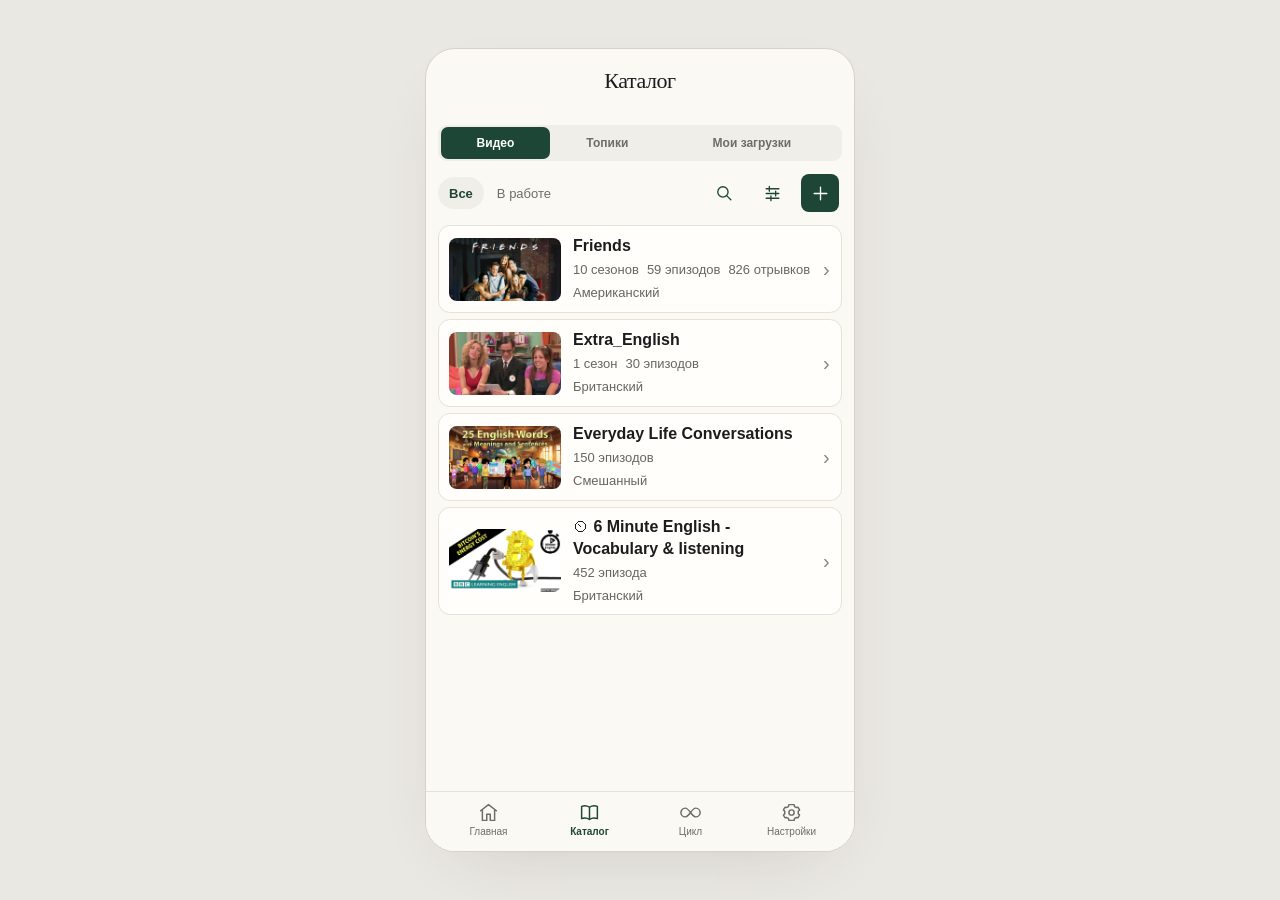
==== catalog.html @ cc238909 "Publish Word Recall interactive prototype" ====
<!doctype html>
<html lang="ru">
<head>
<script src="app-data-mode.js?v=20261008-clean-ui"></script>
<script src="test-fixture.js?v=20261007-cleanup"></script>
<script src="app-preferences.js?v=20261008-clean-ui"></script>
<script src="app-navigation.js?v=20261008-navigation"></script>
  <meta charset="utf-8">
  <meta name="viewport" content="width=device-width,initial-scale=1">
  <meta name="theme-color" content="#fbf9f4">
  <title>Word Recall · Каталог</title>
  <link rel="stylesheet" href="styles.css?v=20261008-mobile-night">
  <link rel="stylesheet" href="app-shell.css?v=20261007-compact">
  <link rel="stylesheet" href="screen-header.css">
  <link rel="stylesheet" href="catalog.css?v=20261007-compact">
  <link rel="stylesheet" href="catalog-filter.css">
  <link rel="stylesheet" href="player.css?v=20261008-topics">
  <link rel="stylesheet" href="catalog-topics.css?v=20261009-save-error">
  <script src="app-catalog-data.js?v=20261007-cleanup" defer></script>
  <script src="screen-header.js?v=20261007-cleanup" defer></script>
  <script src="catalog-filter.js?v=20261007-cleanup" defer></script>
  <script src="topic-layout-data.js?v=20261007-cleanup" defer></script>
  <script src="topic-catalog-data.js?v=20261009-authored-versions" defer></script>
  <script src="topic-demo-data.js?v=20261008-three-modes" defer></script>
  <script src="topic-words.js?v=20261008-three-modes" defer></script>
  <script src="catalog-topics.js?v=20261009-version-visibility" defer></script>
  <script src="catalog-work.js?v=20261008-navigation" defer></script>
  <script src="playback-data.js?v=20261007-cleanup" defer></script>
  <script src="playback-settings.js?v=20261008-clean-ui" defer></script>
  <script src="player.js?v=20261008-paragraph-numbers" defer></script>
  <script src="catalog.js?v=20261008-navigation" defer></script>
  <script src="app-nav.js?v=20261007-cleanup" defer></script>
<link rel="stylesheet" href="app-spacing.css">
<link rel="stylesheet" href="app-preferences.css?v=20261008-clean-ui">
<link rel="stylesheet" href="app-guidance.css?v=20261008-clean-ui">
<script src="app-guidance.js?v=20261008-clean-ui" defer></script>
</head>
<body data-nav="catalog" class="catalog-page">
  <div class="workspace">
    <main class="phone" aria-label="Каталог Word Recall">
      <div class="app-screen" id="catalog-screen"></div>
    </main>
  </div>
</body>
</html>
---- styles.css ----
:root{color-scheme:light;--paper:#fbf9f4;--ink:#1c1c1e;--muted:#6e6d68;--green:#1e4636;--line:#e5e2da;--soft:#f0eee9;--accent:#bc7953;font-family:-apple-system,BlinkMacSystemFont,"Segoe UI",sans-serif;color:var(--ink);background:#eae8e3;font-synthesis:none}*{box-sizing:border-box}body{margin:0}button,input{font:inherit}button{cursor:pointer;color:inherit}button:disabled{cursor:not-allowed;opacity:.45}button:focus-visible,input:focus-visible,summary:focus-visible,a:focus-visible,.word-row:focus-visible{outline:2px solid #8e6b40;outline-offset:4px}button{border:0;background:none}button,input{-webkit-tap-highlight-color:transparent}button{touch-action:manipulation}button svg{width:18px;height:18px;fill:none;stroke:currentColor;stroke-width:1.6;stroke-linecap:round}input[type=number]{appearance:textfield;-moz-appearance:textfield}input::-webkit-outer-spin-button,input::-webkit-inner-spin-button{-webkit-appearance:none;margin:0}[hidden]{display:none!important}.workspace{max-width:1070px;margin:auto;display:grid;grid-template-columns:1fr 430px;gap:105px;align-items:start;padding:48px 35px}.notes{padding-top:24px}.project-name{display:flex;align-items:center;gap:12px;font-size:12px;letter-spacing:.2em;font-weight:650;color:var(--green);text-decoration:none}.project-name span{border:1px solid #c9c5bc;font-size:10px;padding:4px 6px;border-radius:4px;letter-spacing:0}.edition{font-size:9px;letter-spacing:.15em;color:var(--muted);margin-top:66px}.notes h1{font-family:Georgia,"Times New Roman",serif;font-size:54px;line-height:1.07;font-weight:400;letter-spacing:-2px;margin:20px 0}.intro{font-size:15px;line-height:1.7;max-width:305px;color:#6e6d68}.reference{border-top:1px solid #d6d2c9;margin-top:43px;padding-top:26px;max-width:315px}.tiny-label{font-size:10px;letter-spacing:.14em;color:var(--muted);font-weight:600}.reference h2{font-size:16px;font-weight:600;margin:9px 0 15px}.reference p,.demo-panel p{font-size:12px;color:#6e6d68;line-height:1.7}.prototype-note{max-width:315px;font-size:11px;line-height:1.65;color:#7e7b74;margin-top:25px}.demo-panel{max-width:315px;border-top:1px solid #d6d2c9;border-bottom:1px solid #d6d2c9;margin-top:28px;padding:14px 0}.demo-panel summary{font-size:12px;cursor:pointer;list-style:none;display:flex;justify-content:space-between}.demo-panel summary::-webkit-details-marker{display:none}.demo-panel[open] summary span{transform:rotate(45deg)}.demo-buttons{display:grid;gap:5px}.demo-buttons button{border:1px solid #d6d2c9;border-radius:7px;font-size:11px;padding:10px;text-align:left;background:#f5f3ee}.demo-buttons button:hover{background:#e4e2dd}.phone{position:relative;display:flex;flex-direction:column;background:var(--paper);height:852px;max-height:calc(100dvh - 96px);min-height:650px;border:1px solid #d6d2c9;border-radius:30px;box-shadow:0 24px 70px -35px #35332e33;overflow:hidden}.app-header{padding:26px 26px 19px}.brand{display:flex;align-items:center;gap:8px;font-size:14px;font-weight:650;letter-spacing:-.5px}.brand-icon{font:italic 24px Georgia,serif;color:var(--green)}.brand-icon span{color:var(--accent)}.chapter{display:block;font-size:9px;letter-spacing:.18em;color:var(--muted);margin-top:26px}.app-header h2{font:400 39px/1.1 Georgia,"Times New Roman",serif;letter-spacing:-1.4px;margin:8px 0 10px}.app-header p{font-size:12px;color:var(--muted);margin:0;line-height:1.5}.add-panel{margin:0 18px;background:#f0eee9;border:1px solid #e5e2da;border-radius:16px;padding:16px}.add-heading{display:flex;align-items:center;justify-content:space-between;gap:8px;margin-bottom:14px}.add-heading h3{font-size:13px;font-weight:650;margin:0}.settings-link{font-size:11px;display:flex;align-items:center;gap:5px;color:var(--green);min-height:28px;padding:0}.settings-link:hover{text-decoration:underline}.add-controls{display:flex;gap:10px}.quantity{display:flex;height:48px;align-items:center;border:1px solid #d6d2c9;border-radius:10px;min-width:133px;background:var(--paper)}.quantity button{width:38px;height:46px;font-size:21px;color:#6e6d68}.quantity input{width:51px;min-width:0;padding:0;border:0;background:none;text-align:center;color:var(--ink);font-size:20px;font-weight:500}.primary{min-height:48px;display:flex;align-items:center;justify-content:center;gap:8px;background:var(--green);border:1px solid var(--green);border-radius:10px;color:#ffffff;font-size:13px;font-weight:550;transition:background .15s}.primary:hover{background:#153327}.primary:active{transform:translateY(1px)}.add-button{flex:1;padding:0 13px;white-space:nowrap}.add-button>span:last-child{margin-left:auto;font-size:19px;font-weight:400}.notice{margin-top:12px;padding-top:12px;border-top:1px solid #d6d2c9;color:#78512c}.notice p{font-size:12px;line-height:1.5;margin:0}.notice button{font-size:11px;font-weight:600;padding:10px 0 0;color:#6c492c}.list-controls{padding:22px 24px 0}.tabs{display:flex;border-bottom:1px solid var(--line);gap:27px}.tabs button{min-height:42px;padding:0 0 12px;font-size:15px;color:#8f8c84;border-bottom:2px solid transparent;margin-bottom:-1px;display:flex;align-items:center;gap:8px}.tabs button[aria-selected=true]{border-bottom-color:var(--green);color:var(--green);font-weight:650}.tabs button span{background:#eeece7;padding:3px 6px;border-radius:5px;font-size:10px;min-width:24px;text-align:center;font-weight:500}.tabs button[aria-selected=true] span{background:#e4e2dd}.list-caption{display:flex;justify-content:space-between;align-items:center;margin:17px 0 8px;gap:5px}.list-caption>span:first-child{font-size:8px;letter-spacing:.15em;color:#8f8c84}.list-caption>span:last-child{font-size:10px;color:#6e6d68}.word-list{overflow-y:auto;overflow-x:hidden;flex:1;min-height:0;overscroll-behavior:contain;scrollbar-width:thin;scrollbar-color:#d6d2c9 transparent;padding:0 18px}.word-row{position:relative;border-radius:10px;overflow:hidden;touch-action:pan-y;user-select:none;-webkit-user-select:none}.row-underlay{position:absolute;inset:0;background:var(--green);color:white;display:flex;flex-direction:column;align-items:flex-start;justify-content:center;gap:5px;padding:0 18px;font-size:13px;font-weight:600;border-radius:10px;visibility:hidden}.word-row[data-status=known] .row-underlay{align-items:flex-end;background:#d9c6a9;color:#50432d}.word-row.dragging .row-underlay{visibility:visible}.row-front{position:relative;display:flex;align-items:center;min-height:65px;padding:0 7px;background:var(--paper);border-bottom:1px solid var(--line);gap:14px;will-change:transform}.rank{font-size:10px;color:#8f8c84;letter-spacing:.01em;min-width:36px;font-variant-numeric:tabular-nums}.word-name{font:400 24px/1.2 Georgia,"Times New Roman",serif;letter-spacing:-.35px;flex:1}.row-underlay .definitions{font-size:11px;font-weight:400;white-space:nowrap;color:inherit;opacity:.85}.app-footer{display:flex;justify-content:space-between;align-items:center;padding:13px 26px 17px;border-top:1px solid var(--line);background:#f5f3ee;font-size:10px;color:#8f8c84;min-height:49px}.footer-mark{font:italic 20px Georgia,serif;color:#8f8c84}.empty{padding:45px 22px;text-align:center}.empty-symbol{font:38px Georgia,serif;color:#8f8c84}.empty h3{font:24px Georgia,serif;font-weight:400;margin:13px 0}.empty p{font-size:12px;line-height:1.7;color:var(--muted);max-width:230px;margin:0 auto}.toast{position:absolute;bottom:14px;left:12px;right:12px;background:#30312e;color:#ffffff;padding:13px 13px 13px 16px;display:flex;align-items:center;gap:9px;border-radius:12px;box-shadow:0 4px 18px #30312e22;z-index:5;font-size:12px;line-height:1.5}.toast #toast-text{flex:1}.toast button{color:#f8eed5;font-size:11px;padding:8px 2px}.toast #dismiss-toast{font-size:22px;line-height:1;padding:0 4px}.toast #undo{text-decoration:underline;text-underline-offset:3px}
dialog{border:1px solid #d6d2c9;padding:0;background:var(--paper);color:var(--ink);border-radius:24px;width:min(430px,calc(100vw - 24px));max-height:90dvh;box-shadow:0 25px 100px #30312e22;overflow:hidden}dialog::backdrop{background:#30312e66;backdrop-filter:blur(3px)}dialog form{display:flex;flex-direction:column;max-height:90dvh}.sheet-header{padding:10px 24px 18px;border-bottom:1px solid var(--line)}.grab{display:block;width:35px;height:4px;border-radius:3px;background:#d6d2c9;margin:0 auto 20px}.sheet-heading{display:flex;justify-content:space-between;align-items:center;gap:10px}.sheet-heading h2{font:400 29px Georgia,serif;letter-spacing:-.6px;margin:7px 0 0}.close{height:36px;width:36px;border-radius:50%;background:#eeece7;color:#6e6d68;font-size:25px;line-height:1}.sheet-header>p{font-size:12px;color:var(--muted);margin:10px 0 0}.sheet-scroll{overflow-y:auto;overscroll-behavior:contain;padding:0 24px;scrollbar-width:thin;scrollbar-color:#d6d2c9 transparent}.setting-section{display:flex;gap:12px;padding:22px 0;border-bottom:1px solid var(--line)}.setting-section:last-child{border:0}.section-number{font:11px Georgia,serif;color:#8f8c84;margin-top:3px;flex-shrink:0}.section-body{flex:1;min-width:0}.section-body h3,.switch-row strong{font-size:13px;font-weight:650;margin:0}.section-body>p{font-size:11px;color:var(--muted);line-height:1.5;margin:7px 0 13px}.grammar{display:flex;gap:5px;flex-wrap:wrap}.grammar button{min-width:41px;height:36px;padding:0 9px;background:#eeece7;border:1px solid transparent;border-radius:8px;font-size:11px}.grammar button[aria-pressed=true]{background:var(--green);color:#fff}.setting-row{display:flex;gap:14px;justify-content:space-between;align-items:center;margin-top:19px;font-size:12px}.setting-row span{flex:1}.setting-row input{border:1px solid #d6d2c9;background:#ffffff;color:var(--ink);border-radius:8px;width:65px;height:41px;text-align:center;font-size:16px}.setting-row small,.switch-row small{display:block;font-size:11px;line-height:1.55;color:var(--muted);margin-top:5px;font-weight:400}.switch-row{display:flex;justify-content:space-between;align-items:flex-start;gap:16px;cursor:pointer}.switch-row>span{flex:1}.switch{appearance:none;-webkit-appearance:none;position:relative;width:40px;height:24px;flex-shrink:0;cursor:pointer;background:#cbc7be;border:0;border-radius:20px;margin:0;transition:background .2s}.switch::before{content:"";position:absolute;left:3px;top:3px;width:18px;height:18px;background:#ffffff;border-radius:50%;box-shadow:0 1px 3px #30312e22;transition:transform .2s}.switch:checked{background:var(--green)}.switch:checked::before{transform:translateX(16px)}.auto-count-row:has(input:disabled){opacity:.45}.method-note{padding:12px 13px;background:#f0eee9;border-radius:8px;font-size:11px;line-height:1.7;color:#6e6d68;margin-top:14px}.sheet-footer{padding:15px 24px 22px;border-top:1px solid var(--line);background:var(--paper)}.sheet-footer .primary{width:100%;justify-content:space-between;padding:0 18px}
@media(min-width:850px) and (max-height:820px){.workspace{padding-top:24px;padding-bottom:24px}.phone{max-height:calc(100dvh - 48px);min-height:600px}.app-header{padding-top:20px}.chapter{margin-top:18px}.notes .edition{margin-top:40px}.notes h1{font-size:47px}}
@media(max-width:849px){.workspace{display:flex;flex-direction:column;padding:25px 16px;gap:30px;align-items:center}.phone{order:0;width:430px;max-width:100%;max-height:none;min-height:0;height:850px}.notes{order:1;max-width:430px;width:100%;padding:0}.notes h1,.notes .intro,.edition,.reference{display:none}.project-name{font-size:10px}.demo-panel,.prototype-note{max-width:none;margin-top:16px}.demo-buttons{grid-template-columns:1fr 1fr}}
@media(max-width:480px){:root{background:var(--paper)}.workspace{padding:0;gap:0}.phone{width:100%;border:0;border-radius:0;box-shadow:none;height:100dvh;min-height:0}.app-header{padding:20px 24px 19px}.chapter{margin-top:22px}.app-header h2{font-size:36px}.notes{background:#eae8e3;padding:24px}.app-footer{padding-bottom:max(15px,env(safe-area-inset-bottom))}.word-name{font-size:23px}.row-front{gap:11px}.add-panel{margin:0 16px}.add-button{padding:0 11px}.list-controls{padding-top:20px}.phone .toast{bottom:max(14px,env(safe-area-inset-bottom))}dialog{width:100%;max-width:100%;max-height:92dvh;border-radius:24px 24px 0 0;margin:auto 0 0;border-bottom:0}dialog form{max-height:92dvh}.sheet-footer{padding-bottom:max(20px,env(safe-area-inset-bottom))}}
@media(prefers-reduced-motion:reduce){*,*::before{transition:none!important;scroll-behavior:auto!important}}

.prototype-screen-links{display:flex;gap:16px;margin-top:20px;font-size:12px}.prototype-screen-links a{color:var(--green);text-decoration:none}.prototype-screen-links a:hover{text-decoration:underline}

.prototype-nav,.prototype-screen-links{flex-wrap:wrap;row-gap:10px}

@media(min-width:481px) and (max-width:849px){.phone{height:min(850px,calc(100dvh - 50px))}}
@media(min-width:850px) and (max-height:650px){.workspace{padding-block:12px}.phone{min-height:0;max-height:calc(100dvh - 24px)}}
---- app-shell.css ----
.app-bottom-nav{display:grid;grid-template-columns:repeat(4,minmax(0,1fr));align-items:center;min-height:60px;padding:5px 8px max(7px,env(safe-area-inset-bottom));border-top:1px solid var(--line);background:var(--paper);flex-shrink:0;z-index:2}
.app-bottom-nav a{display:flex;flex-direction:column;align-items:center;justify-content:center;gap:3px;min-width:0;min-height:46px;padding:2px;color:var(--muted);text-decoration:none;text-align:center;font-size:10px;line-height:1.25}
.app-bottom-nav a[aria-current=page]{color:var(--green);font-weight:650}
.app-bottom-nav svg{display:block;width:21px;height:21px;fill:none;stroke:currentColor;stroke-width:1.7;stroke-linecap:round;stroke-linejoin:round;flex-shrink:0}
.phone:has(.app-bottom-nav) .toast{bottom:72px}
.app-screen{flex:1;min-height:0;overflow-y:auto;overscroll-behavior:contain;padding:0 24px 25px;scrollbar-width:thin}
.app-page-header{padding:22px 0 19px}.app-brand{display:flex;align-items:center;gap:8px;color:var(--green);font-size:12px;letter-spacing:.08em;font-weight:700}.app-brand-mark{font:italic 24px Georgia,serif;letter-spacing:-.09em}.app-page-header h1{font:400 35px/1.13 Georgia,serif;letter-spacing:-1.2px;margin:23px 0 8px}.app-page-header p{font-size:12px;line-height:1.6;color:var(--muted);margin:0}
.app-section-label{font-size:9px;letter-spacing:.16em;color:var(--muted);font-weight:650;margin:23px 0 11px}
.app-feature{background:var(--soft);border-radius:14px;padding:20px;margin-bottom:13px}.app-feature h2{font:400 26px/1.2 Georgia,serif;margin:8px 0}.app-feature p{font-size:12px;line-height:1.6;color:#5e5d58;margin:8px 0 14px}.app-feature .tiny-label{color:var(--green)}
.app-button{display:inline-flex;align-items:center;justify-content:center;gap:8px;min-height:40px;border-radius:9px;padding:0 15px;background:var(--green);color:white;text-decoration:none;font-size:12px;font-weight:600}.app-button.secondary{background:transparent;color:var(--green);border:1px solid #b9c6bd}.app-button:focus-visible,.app-row:focus-visible,.app-bottom-nav a:focus-visible{outline:2px solid #8e6b40;outline-offset:2px}
.app-row{display:flex;align-items:center;gap:14px;text-decoration:none;color:inherit;min-height:73px;padding:12px 0;border-bottom:1px solid var(--line)}.app-row>span:first-child{flex:1;min-width:0}.app-row strong{display:block;font:400 20px/1.25 Georgia,serif}.app-row small{display:block;font-size:11px;line-height:1.45;color:var(--muted);margin-top:5px}.app-row .arrow{color:var(--green);font-size:21px;flex-shrink:0}
.app-note{font-size:11px;color:var(--muted);line-height:1.6;margin:16px 0}.app-back{display:inline-flex;align-items:center;min-height:35px;color:var(--green);text-decoration:none;font-size:12px;margin:11px 0 0}.app-meta{display:flex;flex-wrap:wrap;gap:6px;margin:12px 0}.app-meta span{font-size:10px;color:var(--muted);padding:5px 8px;background:var(--soft);border-radius:5px}.app-detail-title{font:400 28px/1.2 Georgia,serif;letter-spacing:-.5px;margin:16px 0 8px;overflow-wrap:anywhere}.app-detail-subtitle{color:var(--muted);font-size:12px;line-height:1.6;margin:0 0 16px}.app-empty{background:var(--soft);border-radius:12px;padding:18px;margin:15px 0}.app-empty strong{display:block;font-size:13px}.app-empty p{font-size:11px;line-height:1.6;color:var(--muted);margin:7px 0 0}
.app-search{width:100%;height:43px;border:1px solid var(--line);border-radius:10px;background:white;padding:0 12px;font-size:13px;outline-color:var(--green)}
.app-chipbar{display:flex;gap:7px;overflow-x:auto;padding:4px 0 9px;scrollbar-width:none}.app-chipbar a{flex-shrink:0;border:1px solid var(--line);border-radius:15px;padding:6px 10px;color:var(--muted);text-decoration:none;font-size:11px}.app-chipbar a[aria-current=page]{color:white;background:var(--green);border-color:var(--green)}
.app-line{border-bottom:1px solid var(--line);padding:15px 0}.app-line p{font:400 19px/1.45 Georgia,serif;margin:0}.app-line .line-translation{font:italic 13px/1.5 sans-serif;color:var(--muted);margin:7px 0 0}.app-line-tools{display:flex;gap:9px;margin-top:8px}.app-line-tools button{border:1px solid var(--line);border-radius:8px;padding:7px 10px;font-size:11px;color:var(--green);min-height:32px}.app-line-tools button[aria-pressed=true]{background:var(--soft)}
.app-upload-input{display:block;width:100%;padding:13px;border:1px dashed #b9c6bd;border-radius:10px;background:var(--soft);font-size:12px}.app-feedback{font-size:12px;line-height:1.5;margin:10px 0;color:var(--green)}.app-feedback.is-error{color:#a13b2d}
.doc-link{display:inline-block;margin-top:20px;color:var(--green);font-size:12px;text-decoration:none}.doc-link:hover{text-decoration:underline}
@media(max-width:480px){.app-screen{padding:0 20px 24px}.app-page-header{padding-top:18px}.app-page-header h1{font-size:33px;margin-top:17px}}
@media(max-width:350px){.app-bottom-nav{padding-inline:2px}.app-bottom-nav a{font-size:9px}.app-screen{padding-inline:16px}.app-page-header h1{font-size:30px}}
body[data-nav=words] .tabs{gap:12px;justify-content:space-between}body[data-nav=words] .tabs button{font-size:12px;gap:4px}body[data-nav=words] .tabs button span{font-size:9px;min-width:18px;padding:2px 4px}
body[data-nav=words] .add-to-cycle{margin-left:auto;flex-shrink:0;border:1px solid #b9c6bd;border-radius:7px;color:var(--green);font-size:10px;padding:6px 8px;background:var(--paper)}
@media(max-width:350px){body[data-nav=words] .tabs{gap:5px}body[data-nav=words] .tabs button{font-size:11px}body[data-nav=words] .add-to-cycle{font-size:9px;padding:5px}}
---- screen-header.css ----
/* One compact header for screens inside the application. */
.phone .screen-header{display:grid;grid-template-columns:44px minmax(0,1fr) 44px;align-items:center;gap:4px;min-height:64px;padding:10px 18px;flex-shrink:0}
.phone .screen-header .header-title{font:400 clamp(18px,5.6vw,22px)/1.2 Georgia,"Times New Roman",serif;letter-spacing:-.45px;margin:0;min-width:0;max-width:none;text-align:center;white-space:nowrap;overflow:hidden;text-overflow:ellipsis}
.phone .screen-header .header-back,.phone .screen-header .header-actions{display:flex;align-items:center;justify-content:center;width:44px;min-height:44px;color:var(--green)}
.phone .screen-header .header-back{font-size:28px;line-height:1;text-decoration:none}
.phone .screen-header .header-actions button{display:flex;align-items:center;justify-content:center;width:44px;height:44px;padding:0;color:var(--green)}
.phone .screen-header .header-actions svg{width:20px;height:20px;fill:none;stroke:currentColor;stroke-width:1.5;stroke-linecap:round;stroke-linejoin:round}
.phone .app-page-header:has(.screen-header){padding:0 0 16px}
.app-screen{--screen-gutter:24px}.phone .app-page-header .screen-header{margin-inline:calc(-1 * var(--screen-gutter));padding-inline:18px}
.cycle-scroll{--screen-gutter:25px}.cycle-scroll>.screen-header{margin-inline:calc(-1 * var(--screen-gutter))}
.words-scroll{position:relative;flex:1;min-height:0;overflow-y:auto;overflow-x:hidden;overscroll-behavior:contain;scrollbar-width:thin;scrollbar-color:#d6d2c9 transparent}
.words-scroll .list-controls{position:sticky;top:0;z-index:2;background:var(--paper);padding:14px 24px 0}
.words-scroll .word-list{overflow:visible;flex:none;padding-bottom:16px}
@media(max-width:480px){.app-screen{--screen-gutter:20px}.cycle-scroll{--screen-gutter:22px}}
@media(max-width:350px){.app-screen,.cycle-scroll{--screen-gutter:16px}.phone .screen-header,.phone .app-page-header .screen-header{padding-inline:12px}}
---- catalog.css ----
.catalog-page .workspace{grid-template-columns:minmax(0,430px);justify-content:center}
.catalog-page .phone{min-width:0}
.catalog-page #catalog-screen{padding-bottom:20px;overflow-x:hidden}
.catalog-header{padding-bottom:8px!important}
.catalog-tabs{position:relative;isolation:isolate;display:grid;grid-template-columns:1fr 1fr 1.6fr;gap:3px;padding:6px 3px;margin:0 0 6px}
.catalog-tabs::before{content:"";position:absolute;inset:4px 0;background:var(--soft);border-radius:9px;z-index:-1}
.catalog-tabs a{position:relative;display:flex;align-items:center;justify-content:center;min-height:32px;font-size:12px;font-weight:600;color:var(--muted);text-decoration:none;white-space:nowrap;border-radius:7px}
.catalog-tabs a::after{content:"";position:absolute;inset:-6px 0}
.catalog-tabs a[aria-current=page]{background:var(--green);color:white}
.catalog-toolbar{display:flex;align-items:center;gap:4px;margin-bottom:10px}
.catalog-views{display:flex;gap:2px;flex:1;min-width:0}
.catalog-views a{position:relative;isolation:isolate;display:grid;place-items:center;min-height:44px;padding:0 11px;font-size:13px;color:var(--muted);text-decoration:none;white-space:nowrap}
.catalog-views a[aria-current=page]{color:var(--green);font-weight:650}
.catalog-views a[aria-current=page]::before{content:"";position:absolute;inset:6px 0;background:var(--soft);border-radius:16px;z-index:-1}
.catalog-icon{position:relative;isolation:isolate;display:inline-flex;align-items:center;justify-content:center;flex-shrink:0;width:44px;height:44px;border-radius:10px;color:var(--green);text-decoration:none}
.catalog-icon::before{content:"";position:absolute;inset:3px;border-radius:8px;z-index:-1}
.catalog-icon svg{width:19px;height:19px;fill:none;stroke:currentColor;stroke-width:1.7;stroke-linecap:round;stroke-linejoin:round}
.catalog-icon[aria-expanded=true]::before{background:var(--soft)}
.catalog-icon.add{color:white}.catalog-icon.add::before{background:var(--green)}
.catalog-icon:disabled{opacity:.45;cursor:default}
.catalog-search{margin:0 0 12px;background:var(--soft);border:1px solid var(--line);font-size:16px;height:46px}
.catalog-search[hidden],.catalog-filter[hidden]{display:none}
.catalog-filter{display:flex;flex-wrap:wrap;gap:5px;background:var(--soft);padding:6px;border-radius:12px;margin:0 0 12px}
.catalog-filter a{display:flex;align-items:center;min-height:40px;padding:0 10px;border-radius:8px;text-decoration:none;color:var(--muted);font-size:13px}
.catalog-filter a[aria-current=true]{color:white;background:var(--green)}
.video-list{display:grid;gap:6px}
.video-card{display:flex;gap:12px;align-items:center;min-width:0;width:100%;padding:8px 10px;border:1px solid var(--line);border-radius:12px;background:#fffefa;color:var(--ink);text-decoration:none;text-align:left}
.video-cover{display:block;width:112px;height:63px;flex-shrink:0;object-fit:cover;border-radius:8px}
.video-card-content{flex:1;min-width:0}
.video-card-title{display:-webkit-box;-webkit-line-clamp:2;-webkit-box-orient:vertical;overflow:hidden;font:600 16px/1.35 -apple-system,BlinkMacSystemFont,"Segoe UI",sans-serif;margin:0 0 5px;overflow-wrap:anywhere}
.video-card-meta{display:flex;flex-wrap:wrap;gap:2px 8px;font-size:13px;line-height:1.45;color:#67665f}
.video-card-meta>span{display:inline-block}
.video-card-meta+.video-card-meta{margin-top:3px}
.video-card-meta .video-level{color:var(--green);font-weight:600}
.video-card .video-chevron{align-self:center;color:#88877f;font-size:20px;line-height:1;flex:0 0 8px}
.video-card:disabled{cursor:default;color:var(--ink)}
.video-card:disabled .video-chevron{visibility:hidden}
.collection-card{min-height:88px}
.collection-card .collection-characteristics{margin-top:4px}
.collection-card .collection-level{margin-top:4px;color:var(--green);font-weight:600}
.video-card:not(:disabled):active{background:#f5f3ee}
@media(hover:hover){.video-card:not(:disabled):hover{background:#f5f3ee;border-color:#d5d1c7}}
.collection-accent{color:#67665f;font-size:13px;margin:0 0 12px}
.catalog-seasons{display:grid;grid-template-columns:repeat(var(--season-columns,10),minmax(0,1fr));gap:0;padding:0 0 12px}
.catalog-seasons a{position:relative;display:grid;place-items:center;min-width:0;height:40px;color:var(--muted);font-size:14px;text-decoration:none}
.catalog-seasons a[aria-current=true]{color:var(--green);font-weight:650}
.catalog-seasons a[aria-current=true]::after{content:"";position:absolute;bottom:2px;width:18px;height:2px;background:var(--green);border-radius:2px}
.video-list:has(.material-card){gap:6px}
.material-card{gap:12px;min-height:0;padding:8px 10px}
.material-number{display:grid;place-items:center;width:40px;height:40px;flex:0 0 40px;border-radius:10px;background:#e8eee5;color:#62755f;font:400 21px/1 Georgia,serif;font-variant-numeric:tabular-nums}
.material-card .video-card-title{font-size:15px;line-height:1.35}
.material-card .video-card-meta{font-size:13px;line-height:1.45;color:#79786f}
.material-card .material-timing,.material-card .material-words,.material-card .material-levels{display:block}
.material-card .material-duration{color:#383b35;font-variant-numeric:tabular-nums}
.material-new{display:inline-block;color:var(--green);font-weight:650}
.material-level{display:inline-block;padding:1px 5px;border:1px solid #e0e5dd;border-radius:5px;font-size:12px;line-height:1.4;color:#73796f;white-space:nowrap}
.material-level strong{color:#4d6554;font-weight:600}
.material-known{color:var(--green)}
.catalog-pagination{display:flex;justify-content:center;gap:2px;width:min(100%,350px);margin:16px auto 0}
.catalog-pagination a,.catalog-pagination button{display:grid;place-items:center;flex:0 1 36px;min-width:24px;height:40px;border-radius:8px;color:var(--muted);font-size:14px;text-decoration:none;padding:0}
.catalog-pagination a[aria-current=page]{background:var(--green);color:white}
.catalog-pagination .pagination-gap{display:grid;place-items:center;flex:0 0 14px;font-size:13px;color:var(--muted)}
.catalog-pagination .pagination-arrow{font-size:23px}
.catalog-pagination button:disabled{opacity:.3;cursor:default}
.detail-cover{margin:2px 0 17px;overflow:hidden;border-radius:12px}
.detail-cover img{display:block;width:100%;aspect-ratio:16/9;object-fit:cover}
.video-detail-title{font:400 26px/1.2 Georgia,serif;letter-spacing:-.4px;margin:0 0 9px;overflow-wrap:anywhere}
.video-detail-source{display:flex;flex-wrap:wrap;gap:5px 12px;color:var(--muted);font-size:13px;line-height:1.5;margin:0 0 16px}
.video-stats{display:flex;gap:8px;padding:16px 12px;border-radius:12px;background:var(--soft);margin:0 0 16px;text-align:center}
.video-stats>div{display:flex;flex-direction:column;align-items:center;min-width:0;flex:1}
.video-stats dt{display:grid;place-items:center;font-size:12px;line-height:1.4;color:var(--muted);min-height:34px;width:100%;max-width:90px}
.video-stats dd{order:-1;font:400 26px/1.2 Georgia,serif;font-variant-numeric:tabular-nums;color:var(--green);margin:0 0 6px}
.video-stats .stat-new dd{font-weight:600}
.video-analysis{border-bottom:1px solid var(--line)}
.analysis-static{display:flex;align-items:center;gap:10px;min-height:52px;font-size:14px}
.video-analysis summary{display:flex;align-items:center;min-height:52px;gap:10px;cursor:pointer;list-style:none;font-size:14px}
.video-analysis summary::-webkit-details-marker{display:none}
.video-analysis .analysis-level{color:var(--green);font-size:14px;font-weight:600;white-space:nowrap}
.analysis-level::before{content:'·';margin-right:10px;color:var(--muted);font-weight:400}
.analysis-chevron{font-size:20px;color:var(--muted);margin-left:auto}
.video-analysis[open] .analysis-chevron{transform:rotate(180deg)}
.analysis-bars{display:grid;gap:12px;padding:5px 0 20px}
.analysis-bar{display:grid;grid-template-columns:27px minmax(0,1fr) 42px;align-items:center;gap:10px;font-size:13px;color:var(--muted)}
.analysis-bar>span:last-child{text-align:right;font-variant-numeric:tabular-nums}
.analysis-track{height:6px;background:var(--soft);border-radius:10px;overflow:hidden}
.analysis-fill{height:100%;background:var(--green);border-radius:10px}
.video-actions{display:grid;gap:9px;margin-top:22px}
.video-action{display:flex;align-items:center;justify-content:center;gap:8px;min-height:46px;padding:10px;border-radius:10px;background:var(--soft);color:var(--green);font-size:12px;font-weight:600;line-height:1.4}
.video-action.main{min-height:50px;background:var(--green);color:white}
.video-action:disabled{cursor:default;opacity:.6}
.video-action.main:disabled{opacity:.78}
.video-secondary-actions{display:grid;grid-template-columns:1fr 1fr;gap:9px}
.video-actions .video-action{font-size:13px;min-height:48px}
.video-actions .video-action.main{min-height:50px;font-size:14px}
.video-actions .video-action:disabled{opacity:1}
.video-secondary-actions .video-action{background:#f3f5ef;border:1px solid #becbbe;color:var(--green);gap:7px;padding:10px 7px}
.video-action .action-icon{width:19px;height:19px;flex:0 0 19px;fill:none;stroke:currentColor;stroke-width:1.6;stroke-linecap:round;stroke-linejoin:round}
.video-extra-actions{display:grid;gap:9px;margin-top:16px}
.video-action .ai-icon{width:18px;height:18px;fill:none;stroke:currentColor;stroke-width:1.4;flex-shrink:0}
.catalog-page a:focus-visible,.catalog-page button:focus-visible,.catalog-page summary:focus-visible{outline:2px solid var(--green);outline-offset:3px}
@media(max-width:350px){
  .catalog-tabs a{font-size:12px}
  .catalog-views a{font-size:13px;padding-inline:8px}
  .catalog-toolbar{gap:2px}
  .video-card{gap:8px;padding:8px 10px}
  .collection-card .video-cover{width:96px;height:54px}
  .video-card-title{font-size:15px}
  .video-stats{padding:13px 10px;gap:6px}
  .video-stats dt{font-size:12px}
  .video-detail-title{font-size:24px}
}
.playback-inline-toggle{display:flex;align-items:center;justify-content:space-between;gap:16px;min-height:52px;font-size:14px;border-bottom:1px solid var(--line);margin:12px 0}
.playback-inline-toggle input{appearance:none;position:relative;flex-shrink:0;width:42px;height:26px;border-radius:20px;background:#cdcac2;cursor:pointer}
.playback-inline-toggle input::after{content:'';position:absolute;width:20px;height:20px;top:3px;left:3px;border-radius:50%;background:white;transition:transform .15s}
.playback-inline-toggle input:checked{background:var(--green)}.playback-inline-toggle input:checked::after{transform:translateX(16px)}
---- catalog-filter.css ----
.catalog-filter-sheet{position:fixed;inset:auto 0 0;width:min(430px,100%);max-width:none;max-height:90dvh;margin:0 auto;border:1px solid var(--line);border-bottom:0;border-radius:22px 22px 0 0;background:var(--paper);padding:0;color:var(--ink)}
.catalog-filter-sheet::backdrop{background:#242b2666;backdrop-filter:blur(3px)}
.catalog-filter-sheet form{display:flex;flex-direction:column;max-height:90dvh;margin:0}
.filter-sheet-header{display:flex;align-items:center;justify-content:space-between;padding:12px 18px 10px;border-bottom:1px solid var(--line);flex-shrink:0}
.filter-sheet-header h2{font:400 24px/1.2 Georgia,serif;margin:0}
.filter-sheet-close{width:44px;height:44px;border-radius:50%;color:var(--muted);font-size:27px}
.filter-sheet-body{overflow:auto;min-height:0;padding:4px 20px 18px;overscroll-behavior:contain}
.filter-sheet-body fieldset{border:0;padding:0;margin:18px 0 0;min-width:0}
.filter-sheet-body legend{font-size:14px;font-weight:650;margin-bottom:10px;padding:0}
.filter-options{display:flex;flex-wrap:wrap;gap:7px}
.filter-options label{position:relative;cursor:pointer}
.filter-options input{position:absolute;opacity:0;width:1px;height:1px}
.filter-options span{display:grid;place-items:center;min-height:40px;padding:8px 12px;border:1px solid var(--line);border-radius:9px;background:#fffefa;font-size:13px;line-height:1.3;color:#67665f}
.filter-options input:checked+span{background:#e8eee5;border-color:#829b87;color:var(--green);font-weight:600}
.filter-options input:focus-visible+span{outline:2px solid var(--green);outline-offset:2px}
.filter-sheet-footer{display:grid;grid-template-columns:1fr 1.4fr;gap:10px;padding:14px 20px max(18px,env(safe-area-inset-bottom));border-top:1px solid var(--line);flex-shrink:0}
.filter-sheet-footer button{min-height:46px;border-radius:10px;font-size:14px;font-weight:600}
.filter-reset{border:1px solid var(--line);color:var(--green)}
.filter-apply{background:var(--green);color:white}
.catalog-icon[data-active=true]{position:relative;background:var(--soft)}
.catalog-icon[data-active=true]::after{content:'';position:absolute;right:5px;top:5px;width:6px;height:6px;border-radius:50%;background:var(--green)}
---- player.css ----
.playback-phone{position:relative;overflow:hidden}
.playback-header{display:grid;grid-template-columns:44px minmax(0,1fr) 58px;align-items:center;gap:6px;min-height:60px;padding:6px var(--app-gutter,12px);flex-shrink:0}
.playback-header a{display:grid;place-items:center;width:44px;min-height:44px;font-size:29px;color:var(--green);text-decoration:none;cursor:pointer}
.playback-header h1{font:400 21px/1.2 Georgia,serif;margin:0;text-align:center}
.playback-header>span{font-size:12px;text-align:right;color:var(--muted);font-variant-numeric:tabular-nums}
#playback-video{position:relative;flex-shrink:0;width:100%;height:clamp(200px,27dvh,242px);background-size:cover;background-position:center;background-color:#222}
#playback-video[hidden]{display:none}
#youtube-player,#playback-video iframe{width:100%;height:100%;border:0}
#load-video{position:absolute;left:50%;top:50%;transform:translate(-50%,-50%);width:58px;height:58px;border-radius:50%;background:var(--green);color:white;font-size:25px;padding-left:5px}
#load-video[hidden]{display:none}
.playback-content{position:relative;min-height:0;flex:1;overflow-y:auto;overscroll-behavior:contain;padding:0 var(--app-gutter,12px) 16px;scrollbar-width:thin}
.playback-line{position:relative;padding:17px 46px 17px 8px;border-bottom:1px solid var(--line)}
.playback-line::before{content:'';position:absolute;left:0;top:20px;bottom:20px;width:2px;background:transparent;border-radius:3px}
.playback-line.is-active::before{background:var(--green)}
.playback-text{display:block;text-align:left;width:100%;font-size:17px;line-height:1.55;color:var(--ink);padding:0;overflow-wrap:anywhere}
.playback-line.is-active .playback-text{color:var(--green)}
.playback-translation{font:italic 15px/1.5 -apple-system,BlinkMacSystemFont,"Segoe UI",sans-serif;color:var(--muted);margin:7px 0 0}
.playback-translation[hidden],.playback-line[hidden]{display:none}
.playback-loop{position:absolute;right:0;top:13px;width:40px;height:44px;display:grid;place-items:center;color:#7b837a}
.playback-loop svg{width:18px;height:18px;fill:none;stroke:currentColor;stroke-width:1.6;stroke-linecap:round;stroke-linejoin:round}
.playback-cards{display:flex;flex-direction:column;justify-content:flex-start;touch-action:pan-y;padding-top:clamp(24px,6dvh,52px)}
.playback-cards .playback-line{border:0;padding:24px 38px 24px 10px}
.playback-cards .playback-text{font:400 24px/1.45 Georgia,serif}
.playback-cards .playback-translation{font-size:17px;margin-top:16px}
.playback-cards .playback-loop{top:24px}
.playback-footer{position:relative;padding:8px var(--app-gutter,12px) max(14px,env(safe-area-inset-bottom));flex-shrink:0;background:var(--paper)}
.playback-pill{display:grid;grid-template-columns:repeat(var(--pill-columns,5),minmax(0,1fr));gap:2px;align-items:center;min-height:76px;padding:7px;border:1px solid var(--line);border-radius:38px;background:#fffefa;box-shadow:0 2px 8px #29241905}
.pill-control{min-width:0;min-height:58px;display:flex;flex-direction:column;align-items:center;justify-content:center;gap:5px;color:var(--green);border-radius:28px}
.pill-control svg{width:23px;height:23px;fill:none;stroke:currentColor;stroke-width:1.7;stroke-linecap:round;stroke-linejoin:round}
.pill-control>span{font-size:10px;line-height:1.1;white-space:nowrap}
.pill-control strong{font-size:17px;line-height:23px}
.pill-control[aria-pressed=false]{color:var(--muted)}
.pill-control:disabled{color:#aeada6;cursor:default}
.pill-play{background:var(--green);color:white;width:52px;height:52px;min-height:52px;justify-self:center}
.pill-play>span{display:none}.pill-play svg{width:25px;height:25px}
.playback-rates{position:absolute;bottom:calc(100% + 2px);left:12px;right:12px;display:flex;justify-content:center;padding:6px;background:var(--paper);border:1px solid var(--line);border-radius:24px;box-shadow:0 4px 18px #24221a12;z-index:3}
.playback-rates[hidden]{display:none}
.playback-rates button{min-width:0;flex:1;min-height:38px;padding:4px;font-size:13px;border-radius:22px}
.playback-rates button[aria-pressed=true]{background:var(--green);color:white}
.playback-sheet{position:fixed;inset:auto 0 0;margin:0 auto;width:min(430px,100%);max-width:none;max-height:85dvh;overflow-y:auto;border:1px solid var(--line);border-radius:24px 24px 0 0;padding:14px 12px max(24px,env(safe-area-inset-bottom));background:var(--paper);color:var(--ink)}
.playback-sheet::backdrop{background:#1c1c1e45}
.sheet-grab{display:block;width:38px;height:4px;border-radius:4px;background:#d4d1c8;margin:0 auto 22px}
.playback-sheet h2{font:400 23px/1.3 Georgia,serif;margin:0 38px 20px 0}
.sheet-close{position:absolute;right:9px;top:25px;width:40px;height:44px;font-size:27px;color:var(--muted)}
.translation-sheet h2{font:600 12px/1.4 -apple-system,BlinkMacSystemFont,"Segoe UI",sans-serif;text-transform:uppercase;letter-spacing:.03em;margin-bottom:8px;color:var(--muted)}
.ai-translation-label{display:inline-block;color:var(--muted);font-size:11px;line-height:1.4;border:1px solid var(--line);border-radius:5px;padding:3px 6px;margin-bottom:8px}
.translation-original{font:italic 17px/1.5 Georgia,serif;color:var(--muted);margin:10px 0}
.translation-result{font:400 23px/1.4 Georgia,serif;margin:0;overflow-wrap:anywhere}
.audio-settings-sheet .playback-inline-toggle{margin:0 0 20px}
.voice-options{border:0;padding:0;margin:0 0 18px;display:flex;gap:8px}
.voice-options legend{font-size:14px;margin-bottom:10px}
.voice-options label{position:relative;flex:1}
.voice-options input{position:absolute;width:1px;height:1px;opacity:0}
.voice-options span{display:grid;place-items:center;min-height:42px;border:1px solid var(--line);border-radius:9px;font-size:14px;background:#fffefa}
.voice-options input:checked+span{background:#e8eee5;color:var(--green);border-color:#c5d2c6}
.voice-options input:focus-visible+span{outline:2px solid var(--green)}
.audio-setting{display:flex;align-items:center;justify-content:space-between;gap:8px;padding:15px 0;border-bottom:1px solid var(--line);font-size:14px}
.audio-setting[hidden]{display:none}
.audio-stepper{display:flex;align-items:center;flex-shrink:0;gap:2px}
.audio-stepper button{width:32px;height:40px;border-radius:7px;background:var(--soft);color:var(--green);font-size:20px}
.audio-stepper button:disabled{color:#bbb8b0}
.audio-stepper input{width:36px;height:40px;border:1px solid var(--line);border-radius:7px;background:#fffefa;color:var(--ink);font-size:16px;text-align:center;padding:0;appearance:textfield}
.audio-stepper input::-webkit-inner-spin-button,.audio-stepper input::-webkit-outer-spin-button{appearance:none}
.stepper-unit{font-size:11px;color:var(--muted);margin-left:3px;min-width:21px}
.playback-calibration{padding:0 var(--app-gutter,12px);border-bottom:1px solid var(--line);flex-shrink:0;max-height:32dvh;overflow:auto}
.playback-calibration summary{min-height:40px;display:flex;align-items:center;font-size:12px;color:var(--muted);cursor:pointer;list-style:none}
.playback-calibration summary::after{content:'⌄';margin-left:auto;font-size:17px}
.calibration-tabs{display:flex;gap:6px;margin-bottom:10px}
.calibration-tabs button{flex:1;min-height:36px;font-size:12px;border-radius:7px;background:var(--soft);color:var(--muted)}
.calibration-tabs button[aria-pressed=true]{background:#e8eee5;color:var(--green)}
.calibration-row{display:flex;align-items:center;justify-content:space-between;gap:12px;font-size:13px;margin:8px 0}
.calibration-row input{width:88px;min-height:36px;background:#fffefa;border:1px solid var(--line);border-radius:8px;padding:5px 7px;color:var(--green);font-size:15px}
.calibration-reset{min-height:36px;font-size:12px;color:var(--green)}
.playback-error{color:#965047;font-size:12px;line-height:1.5;margin:10px 0}
@media(max-width:350px){.pill-control>span{font-size:9px}.playback-pill{padding:6px 3px}.pill-play{width:46px;height:46px;min-height:46px}.audio-setting{font-size:13px}.playback-sheet{padding-inline:12px}.audio-stepper button{width:29px}.playback-cards .playback-text{font-size:23px}}
/* Ordinals sit on the existing separator without changing line height. */
.phrase-divider-number{position:absolute;left:8px;bottom:-6px;min-width:16px;padding:0 4px;background:var(--paper);color:#929087;font-size:10px;line-height:11px;font-variant-numeric:tabular-nums;text-align:center;z-index:1}
.phrase-divider-number::after{content:'';position:absolute;left:calc(100% + 4px);top:5px;width:8px;height:2px;background:transparent;border-radius:2px}
.playback-line.is-calibrated .phrase-divider-number::after{background:var(--green)}
.playback-cards .playback-line{box-shadow:inset 0 -1px var(--line)}
.playback-settings-tabs{display:grid;grid-template-columns:1fr 1fr;gap:4px;padding:4px;background:var(--soft);border-radius:11px;margin-bottom:22px}
.playback-settings-tabs button{min-height:40px;font-size:14px;border-radius:8px;color:var(--muted)}
.playback-settings-tabs button[aria-selected=true]{color:var(--green);background:var(--paper);font-weight:600}
.settings-section-title{font:400 21px/1.3 Georgia,serif;margin:0 0 16px}
.playback-settings-panel .voice-options span{font-size:13px}
.playback-settings-panel .playback-inline-toggle{margin:0;min-height:58px}
.playback-settings-panel .voice-options{margin-bottom:4px}
#control-settings>span{font-size:9px}
.phrase-waveform{height:50px;position:relative;margin:4px 8px 10px;background:#f1eee7}
.phrase-waveform svg{display:block;width:100%;height:50px;stroke:#b8ad9e;stroke-width:2.5}
.phrase-wave-selection{position:absolute;top:0;bottom:0;background:#bc795315;pointer-events:none}
.phrase-boundary-range{position:absolute;inset:0;width:100%;height:50px;margin:0;appearance:none;-webkit-appearance:none;background:transparent;pointer-events:none}
.phrase-boundary-range::-webkit-slider-runnable-track{height:50px;background:transparent}
.phrase-boundary-range::-webkit-slider-thumb{appearance:none;-webkit-appearance:none;width:24px;height:50px;background:linear-gradient(to right,transparent 10px,#bc7953 10px,#bc7953 14px,transparent 14px);pointer-events:auto;cursor:ew-resize;border:0;border-radius:2px}
.phrase-boundary-range::-moz-range-track{height:50px;background:transparent}
.phrase-boundary-range::-moz-range-thumb{width:24px;height:50px;background:linear-gradient(to right,transparent 10px,#bc7953 10px,#bc7953 14px,transparent 14px);pointer-events:auto;cursor:ew-resize;border:0;border-radius:2px}
.phrase-boundary-range:focus-visible{outline:1px dashed #bc7953;outline-offset:3px}
.phrase-boundary-controls{display:flex;justify-content:space-between;gap:20px;margin-bottom:8px}
.phrase-boundary-controls>div{display:flex;flex-direction:column;gap:8px}
.phrase-boundary-controls>div:last-child{align-items:flex-end}
.phrase-boundary-controls>div>span{font-size:11px;color:var(--muted)}
.phrase-boundary-controls output{margin-left:7px;font-size:12px;color:var(--ink);font-variant-numeric:tabular-nums}
.phrase-boundary-stepper{display:flex;border:1px solid var(--line);border-radius:8px;overflow:hidden}
.phrase-boundary-stepper button{width:38px;height:32px;background:var(--soft);font-size:18px}
.phrase-boundary-stepper button+button{border-left:1px solid var(--line)}
.phrase-boundary-stepper button:disabled{color:#bbb8b0}
.calibration-preview{min-height:36px;font-size:11px;color:var(--green)}
.calibration-fields:has(.phrase-waveform)>.calibration-reset{float:right}

.calibration-offset{display:flex;align-items:center;justify-content:space-between;gap:6px;margin:8px 0}
.offset-direction{min-height:44px;font-size:12px;white-space:nowrap;color:var(--green);padding:0 2px}
.offset-stepper{display:flex;align-items:center;gap:3px;min-width:0;background:#fffefa;border:1px solid var(--line);border-radius:9px;padding:2px}
.offset-stepper button{width:32px;min-height:38px;flex-shrink:0;font-size:21px;color:var(--green);border-radius:7px;background:var(--soft)}
.offset-stepper input{width:62px;min-width:0;padding:6px 0;border:0;background:transparent;text-align:center;font-size:16px;font-variant-numeric:tabular-nums;color:var(--ink)}
.offset-unit{font-size:11px;color:var(--muted);padding-right:3px}
.offset-direction:disabled,.offset-stepper button:disabled{color:#bbb8b0}
.offset-sr{position:absolute;width:1px;height:1px;padding:0;margin:-1px;overflow:hidden;clip-path:inset(50%);white-space:nowrap}
#control-narrator[aria-pressed=true]{background:#e8eee5;color:var(--green)}
.settings-section-title{margin-bottom:7px}
.settings-loop-hint,.settings-sequence-hint{font-size:12px;line-height:1.5;color:var(--muted);margin:0 0 16px}
.settings-sequence-hint{margin-top:-8px}
@media(max-width:350px){.offset-direction{font-size:11px}.offset-stepper{gap:1px}.offset-stepper input{width:54px}.offset-stepper button{width:27px}.calibration-offset{gap:3px}}

/* Keep the phrase close to its scene, with enough room for long text to scroll. */
.cards-with-video .playback-cards{padding-top:12px}
.cards-with-video .playback-cards .playback-line{padding-top:16px}
.cards-with-video .playback-cards .playback-loop{top:16px}
@media(max-height:700px){.cards-with-video #playback-video{height:200px}.cards-with-video .playback-cards{padding-top:4px}.cards-with-video .playback-calibration{max-height:30dvh}}

/* Phrase navigation matches the circles. Overflowing text retains native scrolling. */
.playback-cards{touch-action:none}
.playback-cards.can-scroll{touch-action:pan-y}
.cards-with-video #playback-video{touch-action:none}
.cards-with-video #youtube-player{pointer-events:none}

/* Keep a readable phrase below calibration, including on short phones. */
.playback-cards .playback-line{flex-shrink:0}
.playback-calibration{max-height:min(240px,32dvh);overscroll-behavior:contain}
.playback-calibration summary{position:sticky;top:0;z-index:2;background:var(--paper)}
.playback-phone:has(.playback-calibration[open]) #playback-video{height:clamp(80px,18dvh,160px)}
@media(max-height:700px){
  .playback-header{min-height:52px;padding-block:4px}
  .playback-header h1{font-size:19px}
  .playback-footer{padding-top:6px;padding-bottom:max(8px,env(safe-area-inset-bottom))}
  .playback-pill{min-height:66px;padding-block:4px}
  .pill-control{min-height:52px}
  .pill-play{width:46px;height:46px;min-height:46px}
  .cards-with-video .playback-calibration{max-height:32dvh}
}
@media(max-height:480px){
  .playback-phone{overflow-y:auto}
  .playback-content{flex:1 0 140px;min-height:140px}
  .playback-footer{position:sticky;bottom:0;z-index:3}
  #playback-video,.cards-with-video #playback-video{height:120px}
}
---- catalog-topics.css ----
/* Approved catalogue, details and reader — 8 October 2026. */
.topics-screen{--topic-surface:var(--surface,#fffdf8)}
.topic-section{margin:0 0 24px}
.topic-section-title,.topic-versions-title{font:700 23px/1.2 Georgia,serif;margin:22px 0 15px;color:var(--ink)}
.topic-shelf{display:flex;gap:14px;overflow-x:auto;padding:0 0 5px;scroll-snap-type:x mandatory;scrollbar-width:none}
.topic-preview-card{display:flex;flex:0 0 174px;width:174px;max-width:60%;min-width:0;flex-direction:column;align-items:stretch;gap:5px;color:var(--ink);text-decoration:none;scroll-snap-align:start}
.topic-preview-card.material-card{padding:0;border:0;background:none;border-radius:0;box-shadow:none}
.topic-preview{display:block;width:100%;aspect-ratio:16/9;object-fit:cover;border-radius:10px;background:var(--soft)}
.topic-preview-title{font:600 14px/1.35 -apple-system,BlinkMacSystemFont,"Segoe UI",sans-serif;margin-top:4px}
.topic-preview-meta{font-size:12px;line-height:1.4;color:var(--muted)}
.topic-detail-screen{background:var(--soft)}
.topic-detail-screen .catalog-header{padding-block:8px 15px}
.topic-detail-screen .header-title{visibility:hidden}
.topic-hero{display:grid;grid-template-columns:132px minmax(0,1fr);column-gap:14px;row-gap:7px;align-items:center;margin:5px 0 20px}
.topic-hero>.topic-preview{width:132px}
.topic-hero-text{min-width:0}
.topic-title{font:700 25px/1.12 Georgia,serif;letter-spacing:-.5px;margin:0 0 7px}
.topic-source{font-size:14px;line-height:1.4;margin:0}
.topic-description{grid-column:1/-1;font-size:14px;line-height:1.45;color:var(--muted);margin:8px 0 0}
.topic-version-count{grid-column:1/-1;font-size:12px;line-height:1.4;color:var(--muted);margin:0}
.topic-levels{background:var(--topic-surface);border-radius:16px;padding:17px 14px;font-size:14px;font-weight:600}
.topic-actions{display:grid;grid-template-columns:1.8fr 1fr;gap:10px;margin:16px 0}
.topic-actions .video-action{display:flex;align-items:center;justify-content:center;gap:8px;min-height:51px;border:1px solid var(--line);border-radius:15px;background:var(--topic-surface);color:var(--ink);text-decoration:none;font-size:16px}
.topic-actions .video-action.main{background:var(--green);border-color:var(--green);color:var(--on-green,#fff)}
.topic-actions svg{width:19px;height:19px;fill:none;stroke:currentColor;stroke-width:1.6;stroke-linecap:round;stroke-linejoin:round}
.topic-inline-toggle{display:flex;align-items:center;justify-content:space-between;gap:12px;background:var(--topic-surface);border-radius:16px;padding:12px 14px;min-height:55px;font-size:14px;cursor:pointer}
.topic-inline-toggle .switch{width:49px;height:29px}
.topic-inline-toggle .switch:before{width:23px;height:23px}
.topic-inline-toggle .switch:checked:before{transform:translateX(20px)}
.topic-versions{padding-bottom:8px}
.topic-version-comment{display:flex;gap:8px;margin-bottom:20px}
.topic-version-number{flex:0 0 12px;font-size:14px;line-height:21px;color:var(--muted)}
.topic-version-comment strong{font-size:15px}
.topic-version-comment p{font-size:13px;line-height:1.45;margin:5px 0;color:var(--muted)}
.topic-version-comment small{font-size:11px;color:var(--muted)}
.phone:has(.topic-detail-screen)>.app-bottom-nav,.phone:has(.topic-reader-screen)>.app-bottom-nav{display:none}
.phone .app-screen.topic-reader-screen{display:flex;flex-direction:column;overflow:hidden;padding:0;min-height:0}
.topic-reader-screen .playback-header{grid-template-columns:36px minmax(0,1fr);min-height:52px;padding:4px 12px}
.topic-reader-screen .playback-header a{width:32px;font-size:30px}
.topic-reader-screen .playback-header h1{text-align:left;font:600 16px/1.3 -apple-system,BlinkMacSystemFont,"Segoe UI",sans-serif}
.topic-reader-screen #playback-count{display:none}
.topic-version-tabs{display:flex;flex-shrink:0;gap:4px;padding:4px;margin:0 16px 9px;background:var(--soft);border-radius:13px}
.topic-version-tabs a{flex:1;padding:8px 4px;text-align:center;text-decoration:none;color:var(--muted);font-size:14px;line-height:1.4;border-radius:10px}
.topic-version-tabs a[aria-current=page]{color:var(--on-green,#fff);background:var(--green);font-weight:600}
.topic-reader-screen .playback-content{padding:6px 28px 22px}
.topic-save-error{flex-shrink:0;margin:0 16px 8px}
.topic-save-error .playback-error{margin:0 0 6px}
.topic-reading-version{font:600 12px/1.4 -apple-system,BlinkMacSystemFont,"Segoe UI",sans-serif;color:var(--green);padding:5px 0 21px;margin:0}
.topic-reader-screen .playback-line{padding:0;margin:0 0 23px;border:0;box-shadow:none}
.topic-reader-screen .playback-line:before{display:none}
.topic-speaker{font:600 10px/1.4 -apple-system,BlinkMacSystemFont,"Segoe UI",sans-serif;text-transform:uppercase;letter-spacing:1.3px;color:var(--green);margin:0 0 5px}
.topic-reader-screen .playback-text{font:400 17px/1.5 Georgia,serif;color:var(--ink)}
.topic-reader-screen .playback-line.is-active .playback-text{color:var(--ink)}
.topic-reader-screen .playback-translation{font:italic 15px/1.5 -apple-system,BlinkMacSystemFont,"Segoe UI",sans-serif;margin:5px 0 0;color:var(--muted)}
.topic-reader-screen .phrase-divider-number{display:none}
.topic-reader-screen .playback-footer{padding:8px 10px max(15px,env(safe-area-inset-bottom))}
@media(max-width:360px){.topic-hero{grid-template-columns:112px minmax(0,1fr)}.topic-hero>.topic-preview{width:112px}.topic-title{font-size:23px}.topic-reader-screen .playback-content{padding-inline:22px}}

/* Approved three topic modes. Shared video controls remain unchanged. */
.topic-actions a:last-child:nth-child(3){grid-column:1/-1}
.topic-reader-screen .topic-word{display:inline;width:auto;min-height:0;padding:0;border:0;border-radius:0;background:transparent;color:inherit;font:inherit;letter-spacing:inherit;text-align:inherit;cursor:pointer}
.topic-reader-screen .topic-word:hover{text-decoration:underline;text-decoration-color:var(--muted);text-underline-offset:3px}
.topic-reader-screen p.playback-text{margin:0}
.topic-mode-audio .playback-content{padding:6px 16px 22px}
.topic-mode-audio .playback-line{padding:18px 34px 18px 12px;margin:0;border-bottom:1px solid var(--line);border-left:2px solid transparent}
.topic-mode-audio .playback-line.is-active{background:color-mix(in srgb,var(--green) 7%,var(--paper));border-left-color:var(--green)}
.topic-reader-screen .playback-line.is-speaking .playback-text{color:var(--green)}
.topic-reader-screen .playback-loop[aria-pressed=true]{color:var(--green);background:var(--soft);border-radius:20px}
.topic-reader-screen button.topic-speaker{display:block;padding:0;min-height:22px;text-align:left;background:transparent;border:0;cursor:pointer}
.topic-mode-audio .playback-loop{top:10px;right:0;width:32px}
.topic-mode-cards .playback-header{grid-template-columns:32px minmax(0,1fr) 48px}
.topic-mode-cards #playback-count{display:block}
.topic-mode-cards #playback-video{height:auto;aspect-ratio:16/9;max-height:220px;background:var(--soft);touch-action:none;overflow:hidden}
.topic-mode-cards #playback-video .topic-preview{height:100%;object-fit:cover;border-radius:0;pointer-events:none}
.topic-mode-cards .playback-content{padding:18px 20px 12px}
.topic-mode-cards .playback-line{padding:10px 28px 20px 2px;margin:0;border:0;box-shadow:none}
.topic-mode-cards .playback-text{font-size:24px;line-height:1.4}
.topic-mode-cards .playback-translation{font-size:17px;line-height:1.5;margin-top:18px}
.topic-mode-cards .playback-loop{right:-12px;top:4px}
.topic-mode-cards .topic-reading-version{padding:4px 0 18px;color:var(--muted);font-weight:400;flex-shrink:0}
.topic-reading-version[hidden]{display:none}
.topic-dictionary{padding-inline:22px}
.topic-dictionary .topic-dictionary-context{font-size:10px;letter-spacing:1px;color:var(--muted);margin:0 38px 10px 0}
.topic-dictionary h2{font-size:29px;margin-bottom:20px}
.topic-dictionary h3{font-size:16px;margin:14px 0 8px}
.topic-dictionary .topic-definition{font-size:14px;line-height:1.5;color:var(--muted)}
.topic-dictionary blockquote{font:400 19px/1.5 Georgia,serif;margin:22px 0 12px;padding-left:12px;border-left:2px solid var(--green)}
@media(max-width:360px){.topic-mode-cards .playback-content{padding-inline:16px}.topic-mode-cards .playback-text{font-size:23px}}
@media(max-height:700px){.topic-mode-cards #playback-video{max-height:170px}.topic-mode-cards .playback-content{padding-top:8px}.topic-mode-cards .topic-reading-version{padding-bottom:8px}}

/* Approved speaker groups: one label per turn, one loop per phrase. */
.topic-mode-audio .topic-speaker-group{margin:0 0 21px;padding:0 0 18px;border-bottom:1px solid var(--line)}
.topic-mode-audio .topic-speaker-group:last-child{border-bottom:0}
.topic-mode-audio .topic-speaker-group>.topic-speaker{margin:0 12px 5px}
.topic-mode-audio .topic-speaker-group>.playback-line{border-bottom:0;margin:0 0 4px;padding:10px 40px 10px 12px}
.topic-mode-audio .topic-speaker-group .playback-loop{top:3px;right:1px;width:36px;height:40px}

/* Version.paragraph numbering on the separator, matching video ordinals. */
.topic-mode-audio .topic-speaker-group{padding-bottom:0;border-bottom:0}
.topic-paragraph-divider{position:relative;border-top:1px solid var(--line);height:0;margin-top:18px}
.topic-reader-screen .topic-paragraph-number{display:block;bottom:-5px}
---- app-spacing.css ----
/* Shared horizontal rhythm. Load after screen-specific styles. */
:root {
  --app-gutter: 12px;
}

.phone {
  --circle-gutter: var(--app-gutter);
  --listen-gutter: var(--app-gutter);
}

.app-screen,
.cycle-scroll {
  --screen-gutter: var(--app-gutter);
  padding-inline: var(--app-gutter);
}

/* Nested headers keep their existing full-width layout. */
.phone .screen-header,
.phone .app-page-header .screen-header {
  padding-inline: var(--app-gutter);
}

.phone .app-header,
.words-scroll .list-controls,
.words-scroll .word-list,
.phone .speech-body {
  padding-inline: var(--app-gutter);
}

/* Vocabulary has no padded parent; the cycle panel already has one. */
.words-scroll .add-panel,
.phone .cycle-entry {
  margin-inline: var(--app-gutter);
}

.phone .app-bottom-nav,
.phone .app-footer,
.phone .cycle-footer,
.phone .circle-footer,
.phone .listening-footer {
  padding-inline: var(--app-gutter);
}

/* Sheets are mounted outside the phone as well as inside it. */
.sheet-header,
.sheet-scroll,
.sheet-footer,
.learning-settings .sheet-scroll,
.dictionary-content,
.filter-sheet-header,
.filter-sheet-body,
.filter-sheet-footer {
  padding-inline: var(--app-gutter);
}

.phone .circle-toast {
  left: var(--app-gutter);
  right: var(--app-gutter);
}
---- app-preferences.css ----
:root[data-theme=night]{color-scheme:dark;--paper:#222724;--soft:#2d3530;--line:#424b44;--ink:#eeeae1;--muted:#b3b9b2;--green:#a5cbb5}
:root[data-theme=night] .phone{color:var(--ink)}
:root[data-theme=night] :is(.app-button,.primary,.main-play,.catalog-icon.add){color:#222724}
:root[data-theme=night] :is(.video-card,.material-card,.topic-theme-card,.topic-item,.upload-card,.audio-pill,.app-search){background:var(--soft);color:var(--ink);border-color:var(--line)}
:root[data-test-data=off] :is(.demo-panel,.prototype-note){display:none!important}
.dataset-empty{padding-top:0}.dataset-empty>.app-button{margin-top:22px}

/* Shared surfaces and contrast for every prepared screen. */
:root[data-theme=night]{--surface:#303832;--selected:#3c5143;--on-green:#17271f;--accent:#dda77f;background:#191e1b}
:root[data-theme=night] :is(.phone,dialog,.quantity,.setting-row input,.phrase-boundary-stepper,.hint-controls button){border-color:var(--line)}
:root[data-theme=night] :is(.playback-pill,.voice-options span,.audio-stepper input,.calibration-row input,.offset-stepper,.topic-style,.upload-field input,.upload-field textarea,.upload-split label,.upload-file,.setting-row input){background:var(--surface);color:var(--ink);border-color:var(--line)}
:root[data-theme=night] :is(.add-panel,.method-note,.app-footer,.close,.grammar button,.tabs button span,.listen-tabs button span,.scene-placeholder,.listen-row.is-current .listen-front,.upload-reader-line.is-current,.phrase-waveform){background:var(--soft);border-color:var(--line)}
:root[data-theme=night] :is(.video-secondary-actions .video-action,.upload-mode,.material-number){background:var(--soft);color:var(--green);border-color:var(--line)}
:root[data-theme=night] :is(.voice-options input:checked+span,.calibration-tabs button[aria-pressed=true],#control-narrator[aria-pressed=true],.topic-style.is-selected,.upload-category input:checked+span,.upload-split label:has(input:checked),.phrase-tools button[aria-pressed=true],.review-phone .review-icon[aria-pressed=true],.know-phrase.is-known:disabled){background:var(--selected);color:var(--green);border-color:var(--green);box-shadow:none}
:root[data-theme=night] :is(.pill-play,#load-video,.playback-rates button[aria-pressed=true],.catalog-tabs a[aria-current=page],.catalog-filter a[aria-current=true],.catalog-pagination a[aria-current=page],.video-action.main,.topic-actions .video-action.main,.upload-primary:not(:disabled),.upload-mode:first-child,.grammar button[aria-pressed=true],.app-chipbar a[aria-current=page],.know-phrase:not(:disabled),.review-phone .review-actions .know-phrase.is-checking,.row-underlay,.listen-underlay){background:var(--green);color:var(--on-green)}
:root[data-theme=night] .app-button.secondary{color:var(--green);border-color:var(--line)}
:root[data-theme=night] :is(.video-card-meta,.material-card .video-card-meta,.collection-accent,.topic-description,.topic-style-description,.phrase-translation,.task p,.speech-task p,.review-phone .articulation-tip p,.app-feature p,.method-note,.word-tap-hint,.phrase-nav-hint,.list-caption>span,.rank,.round-number,.section-number,.tabs button,.listen-tabs button,.quantity button,.scene-placeholder,.scene-placeholder p,.material-level,.video-chevron){color:var(--muted)}
:root[data-theme=night] :is(.tabs button[aria-selected=true],.listen-tabs button[aria-selected=true],.material-level strong,.topic-style-meta){color:var(--green)}
:root[data-theme=night] :is(.material-card .material-duration,.topic-style-time){color:var(--ink)}
:root[data-theme=night] .material-level{border-color:var(--line)}
:root[data-theme=night] :is(.tabs button[aria-selected=true] span,.listen-tabs button[aria-selected=true] span){background:var(--selected)}
:root[data-theme=night] :is(.playback-loop,.phrase-divider-number){color:var(--muted)}
:root[data-theme=night] :is(.phrase-word.is-new,.listen-word.is-target){color:#efbd96}
:root[data-theme=night] .phrase-word.is-new{background:#513d2c;border-color:var(--accent)}
:root[data-theme=night] .phrase-waveform svg{stroke:#b6ada0}
:root[data-theme=night] :is(.scene-icon,.waveform>svg){stroke:var(--muted)}
:root[data-theme=night] .scene-player button{background:var(--surface);color:var(--green)}
:root[data-theme=night] .scene-footer{background:var(--surface);border-color:var(--line)}
:root[data-theme=night] :is(.switch,.playback-inline-toggle input,.listen-settings-sheet input[type=checkbox]){background:#627065}
:root[data-theme=night] :is(.switch:checked,.playback-inline-toggle input:checked,.listen-settings-sheet input[type=checkbox]:checked){background:var(--green)}
:root[data-theme=night] :is(.switch::before,.playback-inline-toggle input::after,.listen-settings-sheet input[type=checkbox]::after){background:var(--paper)}
:root[data-theme=night] :is(.playback-error,.settings-error,.app-feedback.is-error,.upload-actions-menu .upload-danger){color:#f1aca2}
:root[data-theme=night] :is(.notes,.settings-notes .service-panel){background:#191e1b;color:var(--ink);border-color:var(--line)}
:root[data-theme=night] :is(.notes p,.home-demo-range,.prototype-note){color:var(--muted)}
:root[data-theme=night] :is(.demo-buttons button,.service-row select,.service-actions button){background:var(--soft);color:var(--ink);border-color:var(--line)}
:root[data-theme=night] .home-preview button[aria-pressed=true]{background:var(--green);color:var(--on-green);border-color:var(--green)}
:root[data-theme=night] :is(.home-preview,.demo-panel,.reference,.service-row){border-color:var(--line)}
@media(hover:hover){
  :root[data-theme=night] :is(.video-card:not(:disabled):hover,.phrase-word:hover,.listen-word:hover,.review-phone .articulation-tip button:hover){background:var(--selected);border-color:var(--line)}
  :root[data-theme=night] :is(.primary:hover,.main-play:hover,.know-phrase:not(:disabled):hover){background:#bedcc9;color:var(--on-green)}
}
:root[data-theme=night] .filter-options span{background:var(--surface);color:var(--muted);border-color:var(--line)}
:root[data-theme=night] .filter-options input:checked+span{background:var(--selected);color:var(--green);border-color:var(--green)}
:root[data-theme=night] .filter-apply{color:var(--on-green)}
:root[data-theme=night] .experiment-settings{background:var(--soft)}

/* Review notes and controls are available only via ?preview=1. */
:root:not([data-review-tools=on]) .notes{display:none!important}
@media(min-width:850px){:root:not([data-review-tools=on]) .workspace{grid-template-columns:minmax(0,430px);justify-content:center;gap:0}}
---- app-guidance.css ----
.guidance-empty{padding:12px 0;color:var(--muted);font-size:13px;line-height:1.55}
.guidance-empty p{margin:0 0 10px}.guidance-empty .app-button{font-size:12px}
.add-availability{font-size:12px;line-height:1.5;color:var(--muted);margin:10px 0 0}
.add-availability a{color:var(--green)}
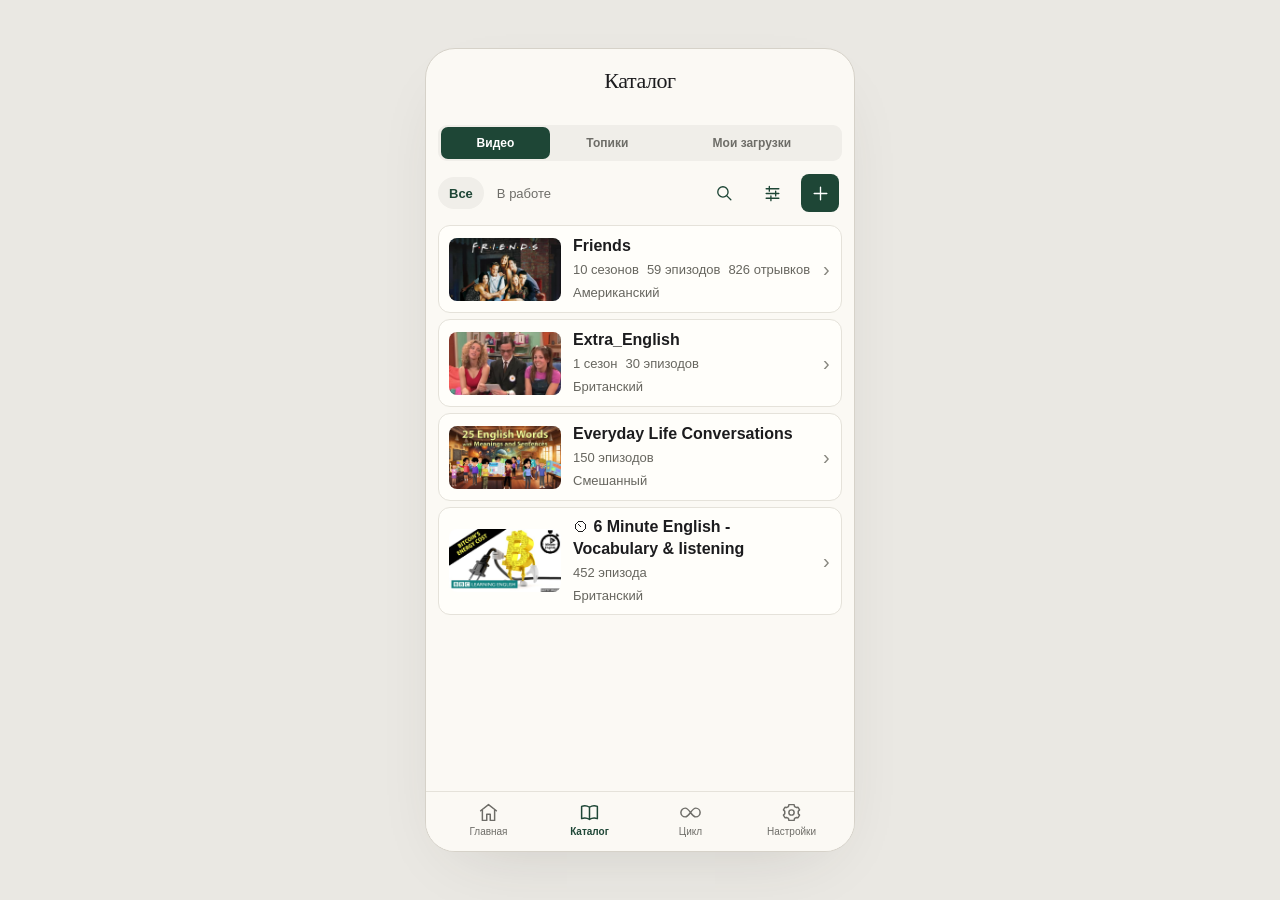
==== commit a30d44d9: "Update vocabulary sorting and learning audio layouts" ====
--- a/catalog.html
+++ b/catalog.html
@@ -1,16 +1,16 @@
 <!doctype html>
 <html lang="ru">
 <head>
-<script src="app-data-mode.js?v=20261008-clean-ui"></script>
-<script src="test-fixture.js?v=20261007-cleanup"></script>
-<script src="app-preferences.js?v=20261008-clean-ui"></script>
+<script src="app-data-mode.js?v=20261010-service-panel"></script>
+<script src="test-fixture.js?v=20261010-service-panel"></script>
+<script src="app-preferences.js?v=20261010-approved-learning"></script>
 <script src="app-navigation.js?v=20261008-navigation"></script>
   <meta charset="utf-8">
   <meta name="viewport" content="width=device-width,initial-scale=1">
   <meta name="theme-color" content="#fbf9f4">
   <title>Word Recall · Каталог</title>
   <link rel="stylesheet" href="styles.css?v=20261008-mobile-night">
-  <link rel="stylesheet" href="app-shell.css?v=20261007-compact">
+  <link rel="stylesheet" href="app-shell.css?v=20261010-approved-learning">
   <link rel="stylesheet" href="screen-header.css">
   <link rel="stylesheet" href="catalog.css?v=20261007-compact">
   <link rel="stylesheet" href="catalog-filter.css">
@@ -29,11 +29,11 @@
   <script src="playback-settings.js?v=20261008-clean-ui" defer></script>
   <script src="player.js?v=20261008-paragraph-numbers" defer></script>
   <script src="catalog.js?v=20261008-navigation" defer></script>
-  <script src="app-nav.js?v=20261007-cleanup" defer></script>
+  <script src="app-nav.js?v=20261010-service-panel" defer></script>
 <link rel="stylesheet" href="app-spacing.css">
-<link rel="stylesheet" href="app-preferences.css?v=20261008-clean-ui">
+<link rel="stylesheet" href="app-preferences.css?v=20261010-service-panel">
 <link rel="stylesheet" href="app-guidance.css?v=20261008-clean-ui">
-<script src="app-guidance.js?v=20261008-clean-ui" defer></script>
+<script src="app-guidance.js?v=20261010-approved-learning" defer></script>
 </head>
 <body data-nav="catalog" class="catalog-page">
   <div class="workspace">
--- a/app-shell.css
+++ b/app-shell.css
@@ -20,3 +20,11 @@
 body[data-nav=words] .tabs{gap:12px;justify-content:space-between}body[data-nav=words] .tabs button{font-size:12px;gap:4px}body[data-nav=words] .tabs button span{font-size:9px;min-width:18px;padding:2px 4px}
 body[data-nav=words] .add-to-cycle{margin-left:auto;flex-shrink:0;border:1px solid #b9c6bd;border-radius:7px;color:var(--green);font-size:10px;padding:6px 8px;background:var(--paper)}
 @media(max-width:350px){body[data-nav=words] .tabs{gap:5px}body[data-nav=words] .tabs button{font-size:11px}body[data-nav=words] .add-to-cycle{font-size:9px;padding:5px}}
+
+/* Two compact actions preserve the existing word-row height. */
+body[data-nav=words] .row-front{min-height:65px;gap:12px;padding-block:6px}
+body[data-nav=words] .word-name{min-width:0;overflow-wrap:anywhere;flex:1}
+body[data-nav=words] .word-actions{display:flex;flex-direction:column;flex-shrink:0;margin-left:auto}
+body[data-nav=words] .word-actions button{border:0;background:none;color:var(--green);font-size:12px;min-width:76px;height:25px;min-height:25px;padding:0 3px;text-align:left;border-radius:3px}
+body[data-nav=words] .word-row.drag-left .row-underlay{justify-content:flex-end}
+@media(max-width:350px){body[data-nav=words] .row-front{gap:8px}body[data-nav=words] .word-actions button{font-size:11px;min-width:70px}body[data-nav=words] .word-name{font-size:22px}}
--- a/app-preferences.css
+++ b/app-preferences.css
@@ -47,3 +47,4 @@
 /* Review notes and controls are available only via ?preview=1. */
 :root:not([data-review-tools=on]) .notes{display:none!important}
 @media(min-width:850px){:root:not([data-review-tools=on]) .workspace{grid-template-columns:minmax(0,430px);justify-content:center;gap:0}}
+.first-launch-banner{display:flex;align-items:center;justify-content:space-between;gap:8px;padding:8px 12px;background:var(--soft);border-bottom:1px solid var(--line);font-size:11px;flex-shrink:0}.first-launch-banner button{color:var(--green);text-decoration:underline;min-height:32px;font-size:12px}.first-launch-banner span{min-width:0}
